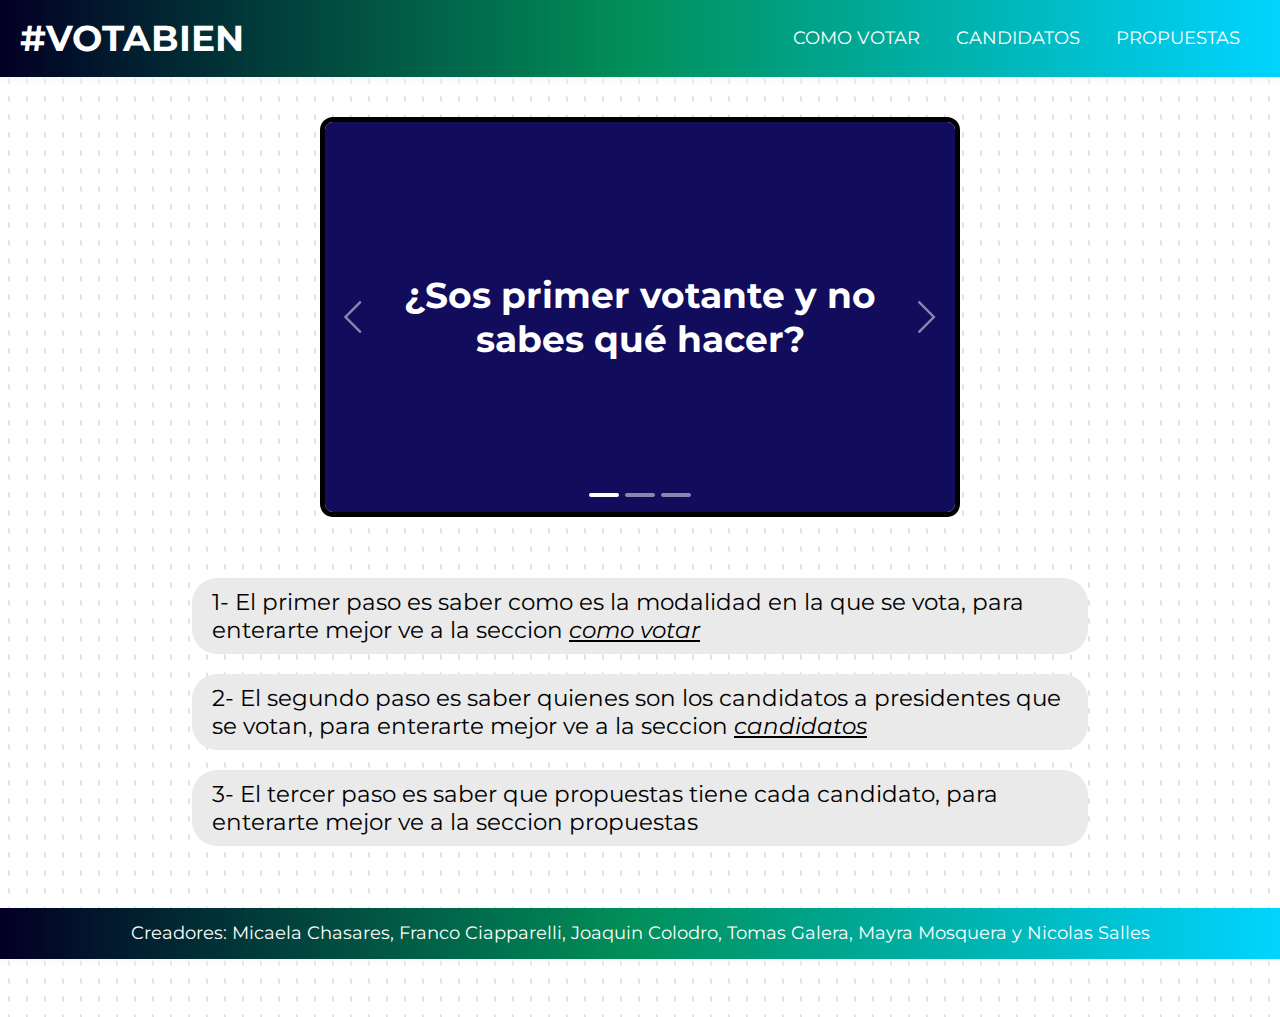
==== index.html @ a85a98df "nov 8" ====
<!DOCTYPE html5>
<html lang="en">

<head>
    <meta charset="UTF-8">
    <meta name="viewport" content="width=device-width, initial-scale=1.0,maximum-scale=1.0,user-scalable=no">
    <link rel="stylesheet" href="css/estilos.css">
    <title>Vota Bien</title>
    <link rel="icon" href="imagenes/v.png">
</head>

<body>
    <header>
        <div class="container container-nav">
            <h1 class="titulos"><a href="index.html">#VOTABIEN</a></h1>
            <nav>
                <ul>
                    <li><a href="como-votar.html">COMO VOTAR</a></li>
                    <li><a href="candidatos.html">CANDIDATOS</a></li>
                    <li>
                        <div class="dropdown">
                            <button>PROPUESTAS</button>
                            <div class="dropdown-content">
                                <a href="bullrich.html">Bullrich</a>
                                <a href="massa.html">Massa</a>
                                <a href="milei.html">Milei</a>
                                <a href="schiaretti.html">Schiaretti</a>
                                <a href="bregman.html">Bregman</a>
                            </div>
                        </div>
                    </li>
                </ul>
            </nav>
        </div>
    </header>
    <main>
        <div id="carousel">
            <div class="carousel">
                <div class="carousel-inner">
                    <div style="background-color: rgb(17, 13, 92);" class="carousel-item">
                        <h1>¿Sos primer votante y no sabes qué hacer?</h1>
                    </div>
                    <div style="background-color: rgb(0, 121, 74);" class="carousel-item">
                        <h1>No te preocupes, acá te ayudamos</h1>
                    </div>
                    <div style="background-color: rgb(29, 179, 209);" class="carousel-item">
                        <h1>Seguí los siguientes pasos y vas a saber que hacer!</h1>
                    </div>
                </div>
                <div class="carousel-controls">
                    <span class="prev"></span>
                    <span class="next"></span>
                </div>
                <div class="carousel-indicators"></div>
            </div>
        </div>
        <br>
        <p class="pasos">1- El primer paso es saber como es la modalidad en la que se vota, para enterarte mejor ve a la
            seccion <a href="como-votar.html">como votar</a></p>
        <p class="pasos">2- El segundo paso es saber quienes son los candidatos a presidentes que se votan, para enterarte
            mejor ve a la seccion <a href="candidatos.html">candidatos</a></p>
        <p class="pasos" id="ultimo">3- El tercer paso es saber que propuestas tiene cada candidato, para enterarte mejor ve a la
            seccion propuestas</p>
        <script src="main.js"></script>
        <br>
        <br>
        <footer>Creadores: Micaela Chasares, Franco Ciapparelli, Joaquin Colodro, Tomas Galera, Mayra Mosquera y Nicolas Salles</footer>
    </main>
    </body>
</html>
---- css/estilos.css ----
/* Accesibilidad: Asegura que tu sitio web sea accesible agregando atributos ARIA y etiquetas apropiadas donde sea necesario. Esto es importante para los usuarios con discapacidades que dependen de lectores de pantalla. */
@import url('https://fonts.cdnfonts.com/css/montserrat');
@import url('https://fonts.googleapis.com/css2?family=Ubuntu:wght@300;400;500&display=swap');
@import url('https://fonts.googleapis.com/css2?family=Montserrat:ital,wght@0,400;1,900&display=swap');

/* Restablecer estilos por defecto */
* {
  margin: 0;
  padding: 0;
  box-sizing: border-box;
}

/* Barra de navegación */
.navbar {
  display: flex;
  background: linear-gradient(90deg, rgba(2, 0, 36, 1) 0%, rgba(1, 143, 89, 1) 49%, rgba(0, 212, 255, 1) 100%);
  font-family: Montserrat;
  width: 100%;
  line-height: 75px;
  flex: 1;
  justify-content: space-between;
}

/* Títulos */
h2 {
  text-align: center;
  font-family: Montserrat;
  font-weight: 800;
}

/* Encabezado */
header {
  background: linear-gradient(90deg, rgba(2, 0, 36, 1) 0%, rgba(1, 143, 89, 1) 49%, rgba(0, 212, 255, 1) 100%);
  font-family: Montserrat;
  padding: 0.8em 0;
  box-shadow: 2px 2px 10px #f1f6f9;
  color: white;
  padding-left: 10px;
  padding-right: 10px;
  max-width: 100%;
}

header h1 {
  margin-left: 10px;
}

/* Contenedor general */
.container {
  display: flex;
  width: 100%;
  max-width: 100%;
  margin: 0;
  justify-content: space-between;
}

/* Contenedor de navegación */
.container-nav {
  display: flex;
  line-height: 3rem;
  width: 100%;
  max-width: 100%;
  justify-content: space-between;
}

/* Navegación */
nav {
  display: flex;
  width: 100%;
  flex-shrink: 0;
  justify-content: flex-end;
  max-width: fit-content;
}

/* Lista de navegación */
nav ul {
  list-style: none;
  display: inline-flex;
  margin-right: 30px;
  margin-left: auto;
  max-width: fit-content;
}

/* Elementos de navegación */
nav li {
  margin-left: 2em;
  max-width: fit-content;
}

/* Enlaces de navegación */
nav a {
  text-decoration: none;
  color: white;
}

/* Desplegable header*/
.dropdown {
  display: inline-block;
  position: relative;
}

.dropdown-content {
  display: none;
  position: absolute;
  width: 100%;
  overflow: auto;
  box-shadow: 0px 10px 10px 0px rgba(0, 0, 0, 0.4);
}

.dropdown:hover .dropdown-content {
  display: block;
  background-color: whitesmoke;
}

.dropdown-content a {
  display: block;
  color: #000000;
  padding: 5px;
  text-decoration: none;
}

.dropdown-content a:hover {
  color: #FFFFFF;
  background-color: #00A4BD;
}

.dropdown:hover button {
  font-weight: bold;
  /* Cambia el color del texto de "PROPUESTAS" */
}

li button {
  background: none;
  color: inherit;
  border: none;
  padding: 0;
  font: inherit;
  cursor: pointer;
  outline: inherit;
}

nav a:hover {
  /*color: #e1e1e1d4;*/
  font-weight: bold;
}

/* Logo y título */
.navbar h1 {
  color: #FFFFFF;
  margin-left: 30px;
}

.titulos {
  color: #FFFFFF;
}

/* Sección de índice */
.indice {
  display: inline-flex;
  color: #FFFFFF;
  margin-right: 30px;
}

.indice a {
  text-decoration: none;
  margin: auto;
  margin-left: 20px;
  justify-content: space-between;
}

/* Estilos de cuerpo */
body {
  background: linear-gradient(25deg, #ffffff 40%, transparent 41%, transparent 59%, #ffffff 60%), linear-gradient(90deg, transparent 45%, #e1e1e1 45%, #e1e1e1 55%, transparent 55%, transparent 20%, #e1e1e1 20%, #e1e1e1 30%, transparent 30%);
  background-size: 1em 1em;
  background-color: #ffffff;
  opacity: 1;
  font-family: Sans-serif;
  font-size: 18px;
}

/* Pasos pagina principal */
.pasos {
  margin-left: auto;
  margin-right: auto;
  width: 70%;
  font-size: 23px;
  /*23*/
  background: #eaeaea;
  margin-bottom: 20px;
  padding-top: 10px;
  padding-bottom: 10px;
  padding-left: 20px;
  padding-right: 20px;
  border-radius: 25px;
  font-family: 'Montserrat', sans-serif;
  font-weight: 400;
}

/* #ultimo{
  margin-bottom: auto;
} */

a {
  text-decoration: none;
  color: white;
}

.pasos a {
  text-decoration: underline;
  font-style: italic;
  color: black;
}

.pasos a:hover {
  opacity: .5;
}

.pasos h2 {
  font-size: 23px;
}

/* Contenedor de perfiles de candidatos */
.containerr {
  display: flex;
  justify-content: center;
  flex-wrap: wrap;
}

/* Cuadros de perfiles de candidatos */
.caja {
  width: 500px;
  margin: 10px;
  border: 1px solid #ccc;
  padding: 10px;
  text-align: center;
  /* border: solid #000; */
  border-radius: 15px;
  background: #fefefe;
}

/* Imágenes de perfiles de candidatos */
.caja img {
  max-width: 100%;
  max-height: 200px;
  height: auto;
  border: solid #000;
}

.caja button {
  background: linear-gradient(-90deg, rgba(2, 0, 36, 1) 0%, rgba(1, 143, 89, 1) 49%, rgba(0, 212, 255, 1) 100%);
  color: whitesmoke;
  border: none;
  border-radius: 8px;
  padding: 10px;
  font: inherit;
  font-family: Montserrat;
  font-weight: 600;
  cursor: pointer;
  outline: none;
  margin-bottom: 10px;
}

.caja p {
  text-align: left;
}

/* Estilos del carrusel de imágenes */
.container-carousel {
  padding: 2rem;
}

.slider__wrapper {
  position: relative;
  max-width: 48rem;
  margin: 0 auto;
}

.slider {
  display: flex;
  overflow-x: auto;
  max-height: 30rem;
  scroll-behavior: smooth;
  box-shadow: 0 1.5rem 3rem -0.75rem hsla(0, 0%, 0%, 0.25);
  border-radius: 1rem;
  -ms-overflow-style: none;
  scrollbar-width: none;
}

.slider::-webkit-scrollbar {
  display: none;
}

.slider__nav {
  display: flex;
  column-gap: 1rem;
  position: absolute;
  bottom: 1.25rem;
  left: 50%;
  transform: translateX(-50%);
  z-index: 1;
}

.slider__nav a {
  width: 0.8rem;
  height: 0.8rem;
  border-radius: 50%;
  background-color: #fff;
  opacity: 0.5;
  transition: opacity ease 0.25s;
}

.slider__nav a:hover {
  opacity: 1;
}

slider img {
  width: 48rem;
  height: auto;
}

input {
  opacity: 0;
  /* Hace que no se vea el checkbox en el acordeon de propuestas */
}

/* Estilos para imágenes de candidatos */
.imagenes-propuestas {
  display: grid;
  place-items: center;
  width: 50%;
  margin: auto;
  border: 2px solid black;
  border-radius: 15px;
  height: auto
}

/* Estilos de acordeón de preguntas frecuentes */
.content {
  width: 80%;
  padding: 0;
  margin: 0 auto;
}

/* Estilos de título de pregunta */
.centerplease {
  margin: 0 auto;
  max-width: fit-content;
  font-size: 40px;
}

/* Estilos de sección de Educación */
.educacion {
  background-color: #f4a261;
}

/* Estilos de sección de Medio Ambiente */
.ambiente {
  background-color: #6a994e;
}

/* Estilos de sección de Salud */
.salud {
  background-color: #c44536;
}

/* Estilos de sección de Seguridad y Justicia */
.seguridad {
  background-color: #e9c46a;
}

/* Estilos de sección de Economía */
.economia {
  background-color: #457b9d;
}

/* Estilos de pregunta */
.question {
  position: relative;
  margin: 0;
  padding: 10px 10px 10px 50px;
  display: block;
  width: 100%;
  cursor: pointer;
  border-radius: 10px;
}

/* Estilos de respuesta */
.answers {
  padding: 0px 15px;
  margin: 5px 0;
  width: 100% !important;
  height: 0;
  overflow: hidden;
  z-index: -1;
  position: relative;
  opacity: 0;
  transition: .3s ease;
  background: #eaeaea;
  border-radius: 10px;
}

.answers p {
  font-family: 'Montserrat', sans-serif;
  font-weight: 400;
  margin: 10px 0 10px;
}

.questions:checked~.answers {
  height: auto;
  opacity: 1;
  padding: 5px 15px 5px 15px;
}

/* Estilos de alternancia de acordeón */
.plus {
  position: absolute;
  margin-left: 10px;
  z-index: 5;
  font-size: 2em;
  transition: 0.3s ease;
}

.questions:checked+.plus {
  transform: rotate(45deg);
}

.resspan {
  text-align: center;
  font-weight: bold;
}

label {
  font-weight: bold;
  font-size: 20px;
  font-family: Montserrat;
}


/*Carousel*/
#carousel {
  margin-left: auto;
  margin-right: auto;
  width: fit-content;
}

.carousel {
  height: 400px;
  width: 50%;
  margin: auto;
  margin-top: 40px;
  margin-bottom: 40px;
  max-width: 50%;
  overflow-x: hidden;
  position: relative;
  display: flex;
  justify-content: flex-start;
  border-radius: 13px;
  border: #000 solid 5px;
}


.carousel-inner {
  height: 100%;
  display: flex;
  transition: all ease .5s;
}

.carousel-item {
  flex: 1;
  height: 100%;
  display: flex;
  flex-direction: column;
  align-items: center;
  justify-content: center;
  text-align: center;
}

.carousel-item h1 {
  opacity: 1;
  max-width: 75%;
  color: white;
  font-family: 'Montserrat', sans-serif;
}

.carousel-controls .prev {
  display: inline-block;
  height: 32px;
  width: 32px;
  position: absolute;
  left: 12px;
  top: 50%;
  transform: translateY(-50%);
  background-image: url('prev.svg');
  background-position: center;
  background-size: auto 100%;
  background-repeat: no-repeat;
  cursor: pointer;
  opacity: .5;
}

.carousel-controls .next {
  display: inline-block;
  height: 32px;
  width: 32px;
  position: absolute;
  right: 12px;
  top: 50%;
  transform: translateY(-50%);
  background-image: url('next.svg');
  background-position: center;
  background-size: auto 100%;
  background-repeat: no-repeat;
  cursor: pointer;
  opacity: .5;
}

.prev:hover,
.next:hover {
  opacity: 1;
}

.carousel-indicators {
  position: absolute;
  bottom: 12px;
  left: 50%;
  transform: translateX(-50%);
  text-align: center;
}

.carousel-indicators span {
  display: inline-block;
  background-color: white;
  width: 30px;
  height: 4px;
  border-radius: 2px;
  opacity: .5;
  cursor: pointer;
  margin: 3px;
}

.carousel-indicators span.active {
  opacity: 1;
}

.como-votar {
  margin-left: auto;
  margin-right: auto;
  width: 100%;
  font-size: 23px;
  border-radius: 25px;
  font-family: 'Montserrat', sans-serif;
  font-weight: 400;
}

/* Footer */
footer {
  background: linear-gradient(90deg, rgba(2, 0, 36, 1) 0%, rgba(1, 143, 89, 1) 49%, rgba(0, 212, 255, 1) 100%);
  font-family: Montserrat;
  padding: 0.8em 0;
  box-shadow: 2px 2px 10px #f1f6f9;
  color: white;
  padding-left: 10px;
  padding-right: 10px;
  max-width: 100%;
  margin-top: auto;
  text-align: center;
  position: relative;
  bottom: 0;
  width: 100%;  
}

main {
  min-height: calc(100vh);
}

@media screen and (max-width: 640px) {


  @media (max-width: 820px) {
    body {
      font-size: 16px;
    }

    .container {
      flex-direction: column;
    }

    .container-nav {
      flex-direction: column;
    }

    .navbar h1 {
      text-align: center;
    }

    nav {
      justify-content: center;
    }

    nav ul {
      flex-direction: column;
      text-align: center;
      margin: 0;
    }

    nav ul li {
      font-size: 16px;
      margin: 5px;
      padding: 0;
    }

    .dropdown-content {
      width: 100%;
      max-height: 200px;
      overflow-y: auto;
      box-shadow: 0px 10px 10px 0px rgba(0, 0, 0, 0.4);
      background-color: whitesmoke;
      position: absolute;
      left: 0;
      right: 0;
      top: 100%;
      z-index: 1;
      display: none;
      margin: 0;
      padding: 0;
      border-radius: 0;
      opacity: 0;
      border-radius: 0;
      transform: scaleY(0);
      transform-origin: top;
      transition: all 0.3s ease-in-out;
      transform-origin: 0 0;
      top: 0;
      left: 0;
      box-shadow: none;
      margin-top: 0;
      padding-top: 0;
    }

    .dropdown:hover .dropdown-content {
      display: block;
      transform: scaleY(1);
      opacity: 1;
    }

    nav a {
      font-weight: normal;
    }

    .carousel {
      width: 90%;
      max-width: 90%;
    }

    .carousel-item h1 {
      font-size: 24px;
    }

    .carousel-controls .prev,
    .carousel-controls .next {
      display: none;
    }
  }

  .container {
    flex-direction: column;
    text-align: center;
  }

  .container-nav {
    flex-direction: column;
  }

  nav {
    justify-content: center;
  }

  nav ul {
    flex-direction: row;
    text-align: center;
    margin: 0;
  }
  header {
    background: linear-gradient(90deg, rgba(2, 0, 36, 1) 0%, rgba(1, 143, 89, 1) 49%, rgba(0, 212, 255, 1) 100%);
  }

  .imagenes-propuestas {
    width: 90%;
  }
}
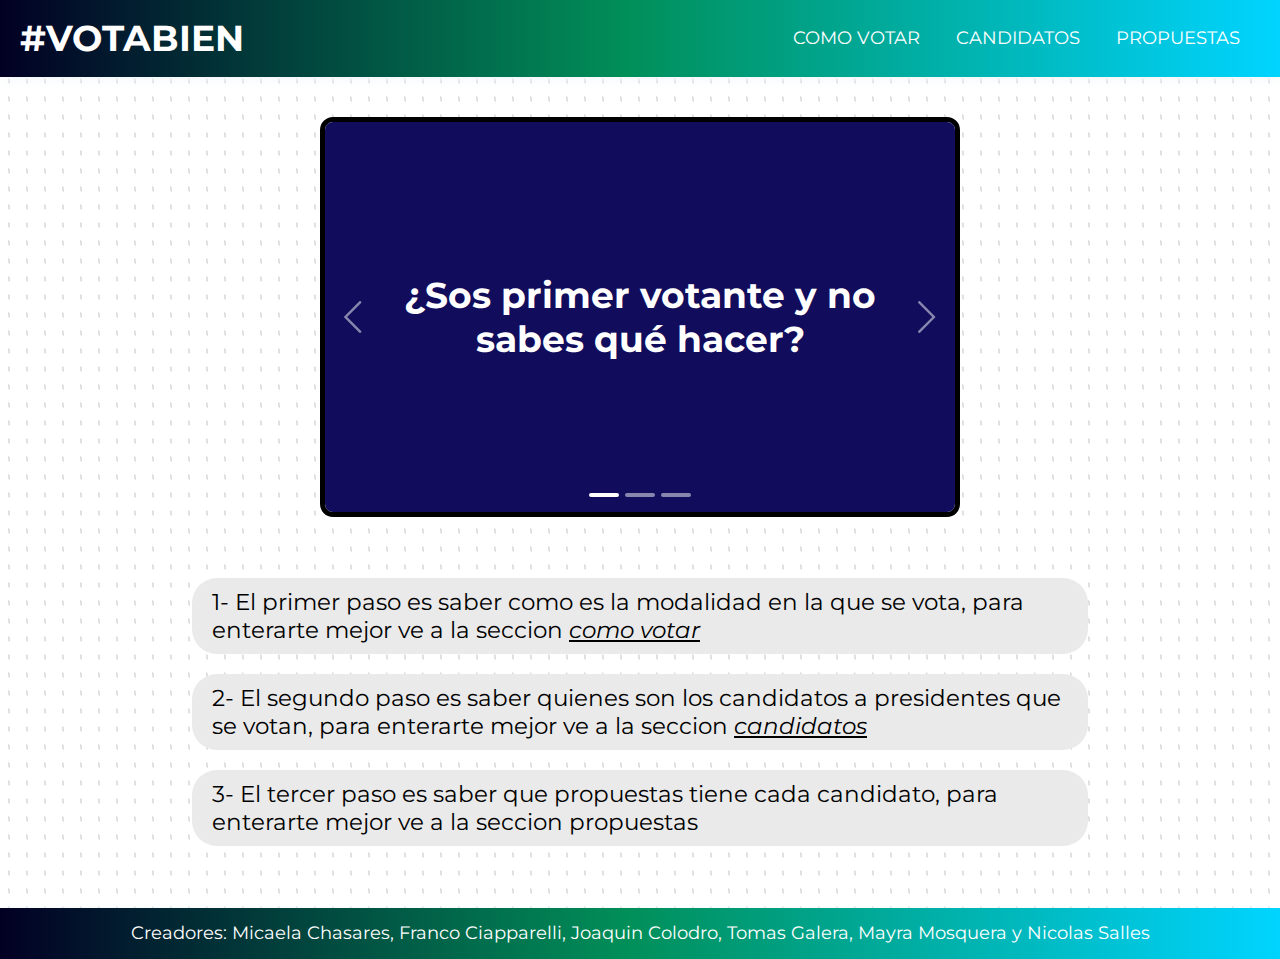
==== commit ae6ddfe2: "8/11" ====
--- a/index.html
+++ b/index.html
@@ -59,12 +59,12 @@
             seccion <a href="como-votar.html">como votar</a></p>
         <p class="pasos">2- El segundo paso es saber quienes son los candidatos a presidentes que se votan, para enterarte
             mejor ve a la seccion <a href="candidatos.html">candidatos</a></p>
-        <p class="pasos" id="ultimo">3- El tercer paso es saber que propuestas tiene cada candidato, para enterarte mejor ve a la
+        <p class="pasos">3- El tercer paso es saber que propuestas tiene cada candidato, para enterarte mejor ve a la
             seccion propuestas</p>
         <script src="main.js"></script>
         <br>
         <br>
-        <footer>Creadores: Micaela Chasares, Franco Ciapparelli, Joaquin Colodro, Tomas Galera, Mayra Mosquera y Nicolas Salles</footer>
     </main>
+    <footer>Creadores: Micaela Chasares, Franco Ciapparelli, Joaquin Colodro, Tomas Galera, Mayra Mosquera y Nicolas Salles</footer>
     </body>
 </html>--- a/css/estilos.css
+++ b/css/estilos.css
@@ -195,10 +195,6 @@
   font-weight: 400;
 }
 
-/* #ultimo{
-  margin-bottom: auto;
-} */
-
 a {
   text-decoration: none;
   color: white;
@@ -569,7 +565,7 @@
 }
 
 main {
-  min-height: calc(100vh);
+  min-height: calc(100vh - 76.78 - 50.78);
 }
 
 @media screen and (max-width: 640px) {
